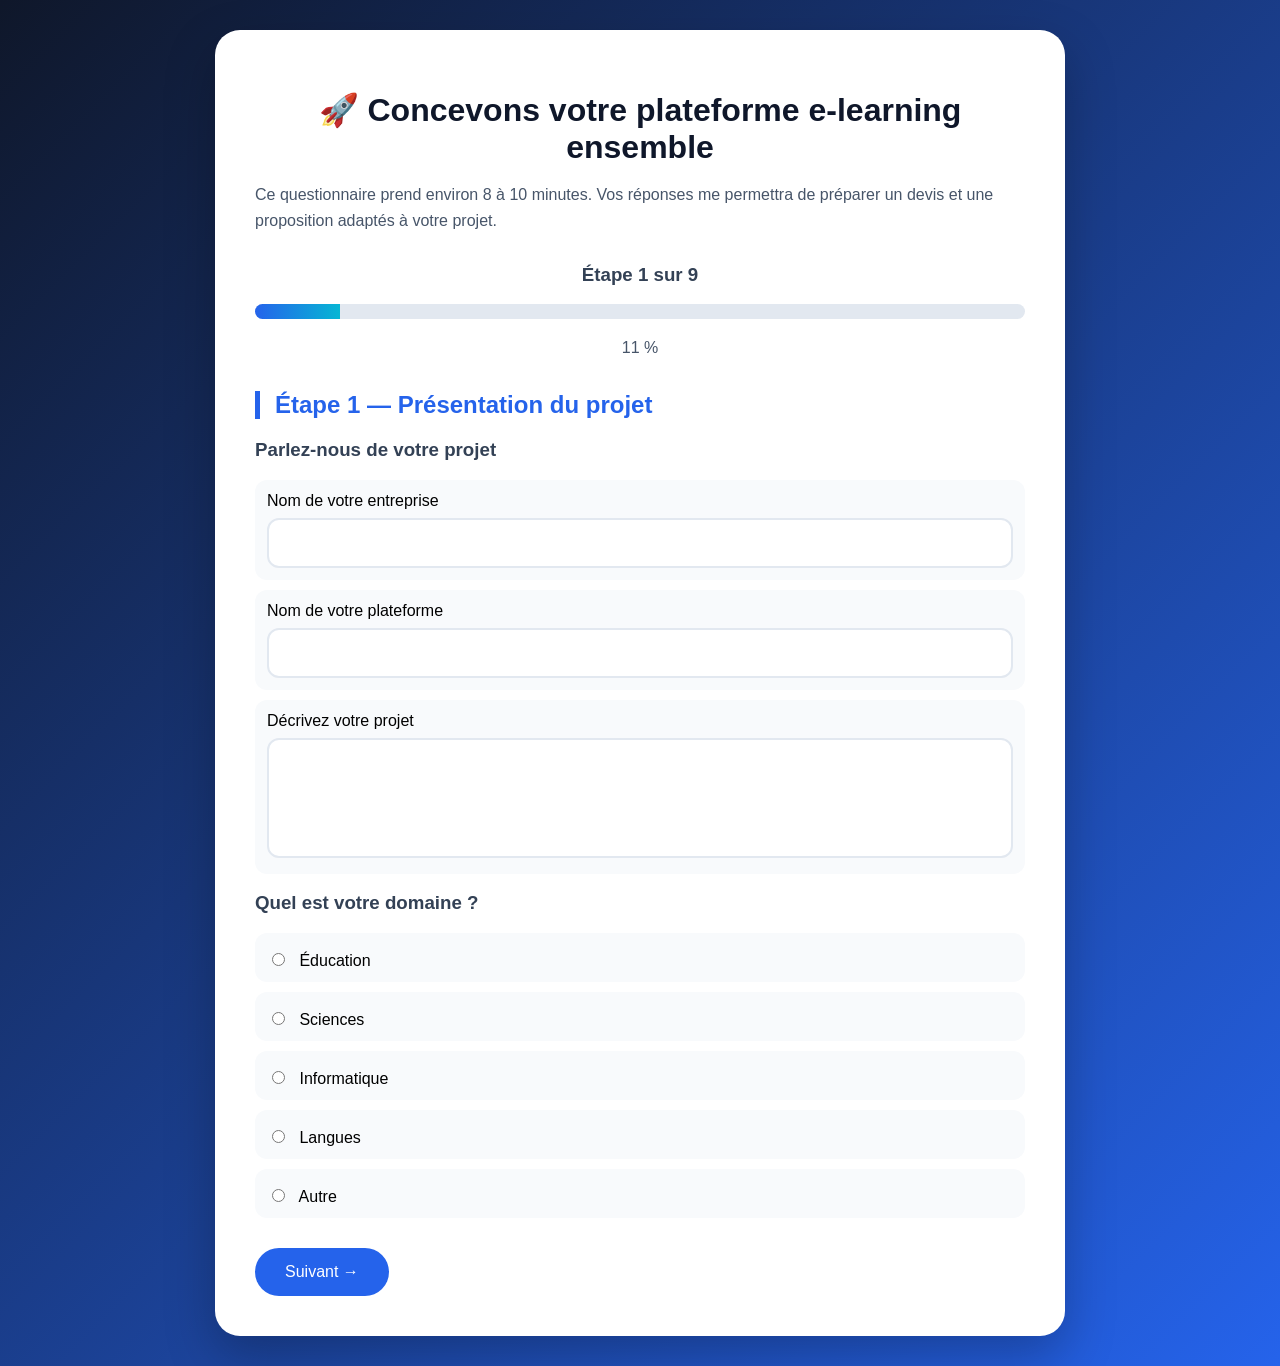
==== index.html @ a6bc1ead "Add files via upload" ====
<!DOCTYPE html>
<html lang="fr">

<head>

<meta charset="UTF-8">
<meta name="viewport" content="width=device-width, initial-scale=1.0">

<title>Cahier des charges - Plateforme E-learning</title>

<link rel="stylesheet" href="style.css">

</head>


<body>


<div class="container">


<h1>🚀 Concevons votre plateforme e-learning ensemble</h1>

<p>
Ce questionnaire prend environ 8 à 10 minutes.
Vos réponses me permettra de préparer un devis et une proposition adaptés à votre projet.
</p>



<div class="progress-box">

<h3 id="stepText">Étape 1 sur 9</h3>


<div class="progress">

<div id="bar"></div>

</div>


<p id="percent">12 %</p>


</div>




<form id="formulaire">



<!-- ETAPE 1 -->

<div class="step active">


<h2>Étape 1 — Présentation du projet</h2>


<h3>Parlez-nous de votre projet</h3>



<label>
Nom de votre entreprise
<input type="text" name="entreprise">
</label>



<label>
Nom de votre plateforme
<input type="text" name="plateforme">
</label>



<label>
Décrivez votre projet
<textarea name="description"></textarea>
</label>



<h3>Quel est votre domaine ?</h3>


<label>
<input type="radio" name="domaine" value="Éducation">
Éducation
</label>


<label>
<input type="radio" name="domaine" value="Sciences">
Sciences
</label>


<label>
<input type="radio" name="domaine" value="Informatique">
Informatique
</label>


<label>
<input type="radio" name="domaine" value="Langues">
Langues
</label>


<label>
<input type="radio" name="domaine" value="Autre">
Autre
</label>



</div>





<!-- ETAPE 2 -->


<div class="step">


<h2>Étape 2 — Votre objectif</h2>


<h3>Quels sont vos objectifs ?</h3>



<label>
<input type="checkbox" name="objectif" value="Vendre des formations">
Vendre des formations
</label>



<label>
<input type="checkbox" name="objectif" value="Partager gratuitement des cours">
Partager gratuitement des cours
</label>



<label>
<input type="checkbox" name="objectif" value="Développer une communauté">
Développer une communauté
</label>



<label>
<input type="checkbox" name="objectif" value="Former employés">
Former mes employés
</label>



<label>
<input type="checkbox" name="objectif" value="Préparer étudiants">
Préparer des étudiants
</label>



<label>
Autre objectif :

<textarea name="autre_objectif"></textarea>

</label>


</div>





<!-- ETAPE 3 -->


<div class="step">


<h2>Étape 3 — Vos futurs étudiants</h2>


<h3>À qui s'adresse votre plateforme ?</h3>



<label>
<input type="checkbox" value="Élèves">
Élèves
</label>


<label>
<input type="checkbox" value="Étudiants">
Étudiants
</label>


<label>
<input type="checkbox" value="Enseignants">
Enseignants
</label>


<label>
<input type="checkbox" value="Professionnels">
Professionnels
</label>


<label>
<input type="checkbox" value="Grand public">
Grand public
</label>



<h3>Pays concernés</h3>


<label>
<input type="checkbox" value="Haïti">
Haïti
</label>


<label>
<input type="checkbox" value="Canada">
Canada
</label>


<label>
<input type="checkbox" value="France">
France
</label>


<label>
<input type="checkbox" value="Afrique">
Afrique
</label>


<label>
<input type="checkbox" value="Monde entier">
Monde entier
</label>


</div>





<!-- ETAPE 4 -->


<div class="step">


<h2>Étape 4 — Les formations</h2>


<h3>Vos contenus</h3>



<label>
Combien de formations souhaitez-vous proposer au lancement ?

<select name="nombre_formations">

<option>1 à 5</option>

<option>5 à 10</option>

<option>Plus de 10</option>

</select>

</label>




<h3>Vos cours seront composés de :</h3>


<label>
<input type="checkbox" value="Vidéos">
Vidéos
</label>


<label>
<input type="checkbox" value="PDF">
PDF
</label>


<label>
<input type="checkbox" value="Quiz">
Quiz
</label>


<label>
<input type="checkbox" value="Exercices">
Exercices
</label>


<label>
<input type="checkbox" value="Images">
Images
</label>


<label>
<input type="checkbox" value="Certificat">
Certificat
</label>



</div>
<!-- ETAPE 5 -->

<div class="step">

<h2>Étape 5 — Fonctionnalités souhaitées</h2>

<h3>Quelles fonctionnalités souhaitez-vous intégrer ?</h3>


<label><input type="checkbox" value="Création de compte"> Création de compte</label>

<label><input type="checkbox" value="Paiement en ligne"> Paiement en ligne</label>

<label><input type="checkbox" value="Tableau de bord étudiant"> Tableau de bord étudiant</label>

<label><input type="checkbox" value="Tableau de bord enseignant"> Tableau de bord enseignant</label>

<label><input type="checkbox" value="Tableau administrateur"> Tableau administrateur</label>

<label><input type="checkbox" value="Quiz"> Quiz</label>

<label><input type="checkbox" value="Examens"> Examens</label>

<label><input type="checkbox" value="Certificat"> Certificat</label>

<label><input type="checkbox" value="Forum"> Forum</label>

<label><input type="checkbox" value="Messagerie"> Messagerie</label>

<label><input type="checkbox" value="Blog"> Blog</label>

<label><input type="checkbox" value="Notifications WhatsApp"> Notifications WhatsApp</label>

<label><input type="checkbox" value="Notifications Email"> Notifications Email</label>

<label><input type="checkbox" value="Classe virtuelle"> Classe virtuelle</label>

<label><input type="checkbox" value="Téléchargement PDF"> Téléchargement PDF</label>

<label><input type="checkbox" value="Vidéos privées"> Vidéos privées</label>

<label><input type="checkbox" value="Recherche avancée"> Recherche avancée</label>

<label><input type="checkbox" value="Favoris"> Favoris</label>

<label><input type="checkbox" value="Mode sombre"> Mode sombre</label>


</div>





<!-- ETAPE 6 -->

<div class="step">


<h2>Étape 6 — Le design</h2>


<h3>L'apparence du site</h3>


<p>Quel style préférez-vous ?</p>


<label><input type="radio" name="style" value="Moderne"> Moderne</label>

<label><input type="radio" name="style" value="Premium"> Premium</label>

<label><input type="radio" name="style" value="Minimaliste"> Minimaliste</label>

<label><input type="radio" name="style" value="Académique"> Académique</label>

<label><input type="radio" name="style" value="Scientifique"> Scientifique</label>

<label><input type="radio" name="style" value="Coloré"> Coloré</label>


<p>Avez-vous besoin d'un logo ?</p>

<label><input type="radio" name="logo" value="Oui"> Oui</label>

<label><input type="radio" name="logo" value="Non"> Non</label>


<label>
Couleurs préférées

<input type="text" name="couleurs">
</label>


<label>
Sites que vous aimez

<input type="text" name="inspiration">
</label>


</div>





<!-- ETAPE 7 -->


<div class="step">


<h2>Étape 7 — Paiement</h2>


<h3>Quels moyens de paiement souhaitez-vous ?</h3>


<label><input type="checkbox" value="MonCash"> MonCash</label>

<label><input type="checkbox" value="NatCash"> NatCash</label>

<label><input type="checkbox" value="Carte bancaire"> Carte bancaire</label>

<label><input type="checkbox" value="Stripe"> Stripe</label>

<label><input type="checkbox" value="PayPal"> PayPal</label>

<label><input type="checkbox" value="Virement bancaire"> Virement bancaire</label>


</div>





<!-- ETAPE 8 -->


<div class="step">


<h2>Étape 8 — Informations techniques</h2>


<label>
Nom de domaine souhaité

<input type="text" name="nom_domaine">

</label>


<p>Avez-vous déjà un hébergement ?</p>


<label>
<input type="radio" name="hebergement" value="Oui">
Oui
</label>


<label>
<input type="radio" name="hebergement" value="Non">
Non
</label>



<h3>Langues du site</h3>


<label><input type="checkbox" value="Français"> Français</label>

<label><input type="checkbox" value="Créole"> Créole</label>

<label><input type="checkbox" value="Anglais"> Anglais</label>


</div>





<!-- ETAPE 9 -->


<div class="step">


<h2>Étape 9 — Validation</h2>


<h3>Dernière étape</h3>


<label>
Votre nom

<input id="nom" type="text">

</label>


<label>
Votre téléphone

<input id="telephone" type="tel">

</label>


<label>
Votre email

<input type="email">

</label>


<p>Comment souhaitez-vous être contacté ?</p>


<label>
<input type="radio" value="WhatsApp">
WhatsApp
</label>


<label>
<input type="radio" value="Téléphone">
Téléphone
</label>


<label>
<input type="radio" value="Email">
Email
</label>


</div>





<div class="buttons">

<button type="button" id="prev">
← Précédent
</button>


<button type="button" id="next">
Suivant →
</button>


</div>


</form>


</div>


<script src="script.js"></script>


</body>

</html>
---- style.css ----
*{
box-sizing:border-box;
}


body{

margin:0;

font-family:'Segoe UI', Arial, sans-serif;

background:linear-gradient(135deg,#0f172a,#2563eb);

min-height:100vh;

padding:30px;

}



.container{

max-width:850px;

margin:auto;

background:white;

padding:40px;

border-radius:25px;

box-shadow:0 20px 50px rgba(0,0,0,0.25);

}



h1{

text-align:center;

color:#0f172a;

font-size:32px;

margin-bottom:15px;

}



p{

color:#475569;

line-height:1.6;

}



h2{

color:#2563eb;

border-left:5px solid #2563eb;

padding-left:15px;

}



h3{

color:#334155;

}



.progress-box{

margin:30px 0;

text-align:center;

}



.progress{

height:15px;

background:#e2e8f0;

border-radius:20px;

overflow:hidden;

}



#bar{

height:100%;

background:linear-gradient(90deg,#2563eb,#06b6d4);

width:12%;

transition:0.5s;

}



.step{

display:none;

animation:fade .4s ease;

}



.step.active{

display:block;

}



@keyframes fade{

from{

opacity:0;

transform:translateX(30px);

}

to{

opacity:1;

transform:translateX(0);

}

}



label{

display:block;

background:#f8fafc;

padding:12px;

margin:10px 0;

border-radius:12px;

cursor:pointer;

transition:.3s;

}



label:hover{

background:#dbeafe;

}



input,textarea,select{

width:100%;

padding:14px;

margin-top:8px;

border:2px solid #e2e8f0;

border-radius:12px;

font-size:16px;

}



input:focus,textarea:focus,select:focus{

outline:none;

border-color:#2563eb;

}



input[type="radio"],
input[type="checkbox"]{

width:auto;

margin-right:10px;

}



textarea{

resize:none;

height:120px;

}



.buttons{

display:flex;

justify-content:space-between;

margin-top:30px;

}



button{

border:none;

padding:15px 30px;

border-radius:30px;

background:#2563eb;

color:white;

font-size:16px;

cursor:pointer;

transition:.3s;

}



button:hover{

background:#1d4ed8;

transform:translateY(-2px);

}



#prev{

background:#64748b;

}



@media(max-width:600px){

.container{

padding:20px;

}


h1{

font-size:24px;

}


.buttons{

flex-direction:column;

}


button{

width:100%;

margin-top:10px;

}

}
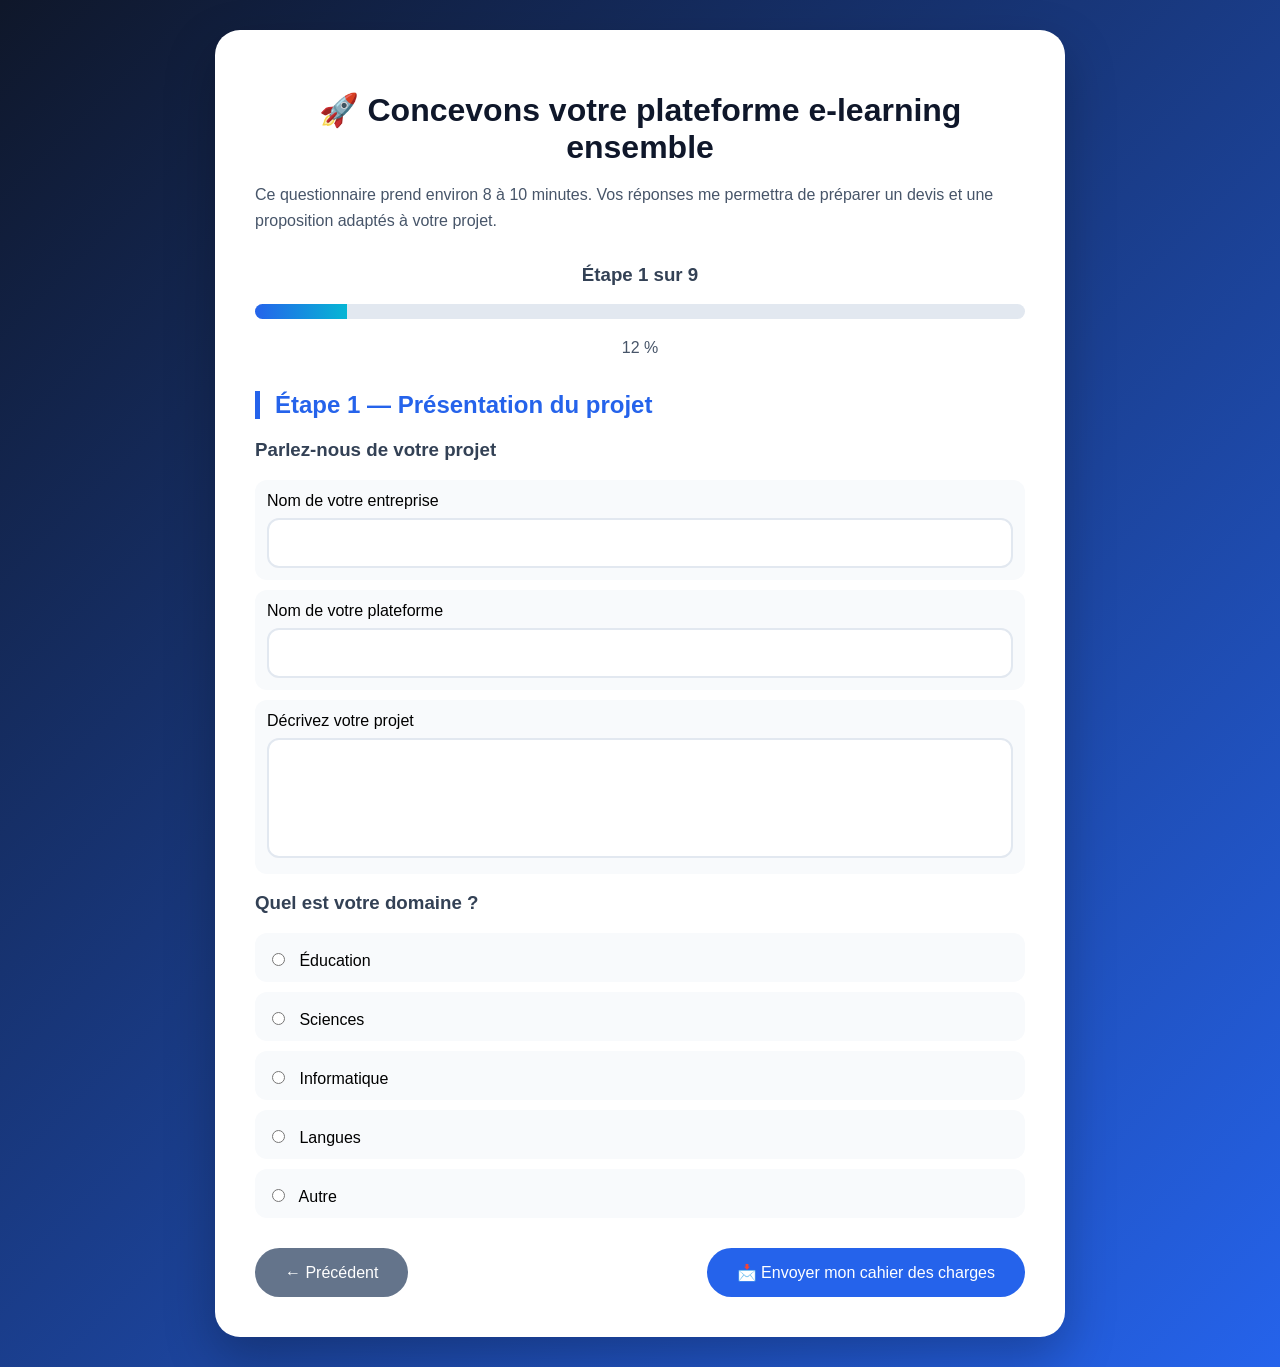
==== commit dabb39ef: "Update index.html" ====
--- a/index.html
+++ b/index.html
@@ -201,31 +201,31 @@
 
 
 <label>
-<input type="checkbox" value="Élèves">
+<input type="checkbox" name="public"value="Élèves">
 Élèves
 </label>
 
 
 <label>
-<input type="checkbox" value="Étudiants">
+<input type="checkbox" name="public"value="Étudiants">
 Étudiants
 </label>
 
 
 <label>
-<input type="checkbox" value="Enseignants">
+<input type="checkbox" name="public"value="Enseignants">
 Enseignants
 </label>
 
 
 <label>
-<input type="checkbox" value="Professionnels">
+<input type="checkbox" name="public"value="Professionnels">
 Professionnels
 </label>
 
 
 <label>
-<input type="checkbox" value="Grand public">
+<input type="checkbox" name="public"value="Grand public">
 Grand public
 </label>
 
@@ -235,31 +235,31 @@
 
 
 <label>
-<input type="checkbox" value="Haïti">
+<input type="checkbox" name="pays"value="Haïti">
 Haïti
 </label>
 
 
 <label>
-<input type="checkbox" value="Canada">
+<input type="checkbox" name="pays"value="Canada">
 Canada
 </label>
 
 
 <label>
-<input type="checkbox" value="France">
+<input type="checkbox" name="pays"value="France">
 France
 </label>
 
 
 <label>
-<input type="checkbox" value="Afrique">
+<input type="checkbox" name="pays"value="Afrique">
 Afrique
 </label>
 
 
 <label>
-<input type="checkbox" value="Monde entier">
+<input type="checkbox" name="pays"value="Monde entier">
 Monde entier
 </label>
 
@@ -305,37 +305,37 @@
 
 
 <label>
-<input type="checkbox" value="Vidéos">
+<input type="checkbox" name="contenu"value="Vidéos">
 Vidéos
 </label>
 
 
 <label>
-<input type="checkbox" value="PDF">
+<input type="checkbox" name="contenu"value="PDF">
 PDF
 </label>
 
 
 <label>
-<input type="checkbox" value="Quiz">
+<input type="checkbox" name="contenu"value="Quiz">
 Quiz
 </label>
 
 
 <label>
-<input type="checkbox" value="Exercices">
+<input type="checkbox" name="contenu"value="Exercices">
 Exercices
 </label>
 
 
 <label>
-<input type="checkbox" value="Images">
+<input type="checkbox" name="contenu"value="Images">
 Images
 </label>
 
 
 <label>
-<input type="checkbox" value="Certificat">
+<input type="checkbox" name="contenu"value="Certificat">
 Certificat
 </label>
 
@@ -351,43 +351,43 @@
 <h3>Quelles fonctionnalités souhaitez-vous intégrer ?</h3>
 
 
-<label><input type="checkbox" value="Création de compte"> Création de compte</label>
-
-<label><input type="checkbox" value="Paiement en ligne"> Paiement en ligne</label>
-
-<label><input type="checkbox" value="Tableau de bord étudiant"> Tableau de bord étudiant</label>
-
-<label><input type="checkbox" value="Tableau de bord enseignant"> Tableau de bord enseignant</label>
-
-<label><input type="checkbox" value="Tableau administrateur"> Tableau administrateur</label>
-
-<label><input type="checkbox" value="Quiz"> Quiz</label>
-
-<label><input type="checkbox" value="Examens"> Examens</label>
-
-<label><input type="checkbox" value="Certificat"> Certificat</label>
-
-<label><input type="checkbox" value="Forum"> Forum</label>
-
-<label><input type="checkbox" value="Messagerie"> Messagerie</label>
-
-<label><input type="checkbox" value="Blog"> Blog</label>
-
-<label><input type="checkbox" value="Notifications WhatsApp"> Notifications WhatsApp</label>
-
-<label><input type="checkbox" value="Notifications Email"> Notifications Email</label>
-
-<label><input type="checkbox" value="Classe virtuelle"> Classe virtuelle</label>
-
-<label><input type="checkbox" value="Téléchargement PDF"> Téléchargement PDF</label>
-
-<label><input type="checkbox" value="Vidéos privées"> Vidéos privées</label>
-
-<label><input type="checkbox" value="Recherche avancée"> Recherche avancée</label>
-
-<label><input type="checkbox" value="Favoris"> Favoris</label>
-
-<label><input type="checkbox" value="Mode sombre"> Mode sombre</label>
+<label><input type="checkbox" name="fonctionnalités" value="Création de compte"> Création de compte</label>
+
+<label><input type="checkbox" name="fonctionnalités" value="Paiement en ligne"> Paiement en ligne</label>
+
+<label><input type="checkbox" name="fonctionnalités" value="Tableau de bord étudiant"> Tableau de bord étudiant</label>
+
+<label><input type="checkbox" name="fonctionnalités" value="Tableau de bord enseignant"> Tableau de bord enseignant</label>
+
+<label><input type="checkbox" name="fonctionnalités" value="Tableau administrateur"> Tableau administrateur</label>
+
+<label><input type="checkbox" name="fonctionnalités" value="Quiz"> Quiz</label>
+
+<label><input type="checkbox" name="fonctionnalités" value="Examens"> Examens</label>
+
+<label><input type="checkbox" name="fonctionnalités" value="Certificat"> Certificat</label>
+
+<label><input type="checkbox" name="fonctionnalités" value="Forum"> Forum</label>
+
+<label><input type="checkbox" name="fonctionnalités" value="Messagerie"> Messagerie</label>
+
+<label><input type="checkbox" name="fonctionnalités" value="Blog"> Blog</label>
+
+<label><input type="checkbox" name="fonctionnalités" value="Notifications WhatsApp"> Notifications WhatsApp</label>
+
+<label><input type="checkbox" name="fonctionnalités" value="Notifications Email"> Notifications Email</label>
+
+<label><input type="checkbox" name="fonctionnalités" value="Classe virtuelle"> Classe virtuelle</label>
+
+<label><input type="checkbox" name="fonctionnalités" value="Téléchargement PDF"> Téléchargement PDF</label>
+
+<label><input type="checkbox" name="fonctionnalités" value="Vidéos privées"> Vidéos privées</label>
+
+<label><input type="checkbox" name="fonctionnalités" value="Recherche avancée"> Recherche avancée</label>
+
+<label><input type="checkbox" name="fonctionnalités" value="Favoris"> Favoris</label>
+
+<label><input type="checkbox" name="fonctionnalités" value="Mode sombre"> Mode sombre</label>
 
 
 </div>
@@ -462,17 +462,17 @@
 <h3>Quels moyens de paiement souhaitez-vous ?</h3>
 
 
-<label><input type="checkbox" value="MonCash"> MonCash</label>
-
-<label><input type="checkbox" value="NatCash"> NatCash</label>
-
-<label><input type="checkbox" value="Carte bancaire"> Carte bancaire</label>
-
-<label><input type="checkbox" value="Stripe"> Stripe</label>
-
-<label><input type="checkbox" value="PayPal"> PayPal</label>
-
-<label><input type="checkbox" value="Virement bancaire"> Virement bancaire</label>
+<label><input type="checkbox" name="paiement"value="MonCash"> MonCash</label>
+
+<label><input type="checkbox" name="paiement"value="NatCash"> NatCash</label>
+
+<label><input type="checkbox" name="paiement"value="Carte bancaire"> Carte bancaire</label>
+
+<label><input type="checkbox" name="paiement"value="Stripe"> Stripe</label>
+
+<label><input type="checkbox" name="paiement"value="PayPal"> PayPal</label>
+
+<label><input type="checkbox" name="paiement"value="Virement bancaire"> Virement bancaire</label>
 
 
 </div>
@@ -517,11 +517,11 @@
 <h3>Langues du site</h3>
 
 
-<label><input type="checkbox" value="Français"> Français</label>
-
-<label><input type="checkbox" value="Créole"> Créole</label>
-
-<label><input type="checkbox" value="Anglais"> Anglais</label>
+<label><input type="checkbox" name="langue"value="Français"> Français</label>
+
+<label><input type="checkbox" name="langue"value="Créole"> Créole</label>
+
+<label><input type="checkbox" name="langue"value="Anglais"> Anglais</label>
 
 
 </div>
@@ -545,7 +545,7 @@
 <label>
 Votre nom
 
-<input id="nom" type="text">
+<input id="nom" name="nom" type="text">
 
 </label>
 
@@ -553,7 +553,7 @@
 <label>
 Votre téléphone
 
-<input id="telephone" type="tel">
+<input id="telephone" name="telephone" type="tel">
 
 </label>
 
@@ -561,7 +561,7 @@
 <label>
 Votre email
 
-<input type="email">
+<input id="email" name="emai" type="email">
 
 </label>
 
@@ -600,8 +600,8 @@
 </button>
 
 
-<button type="button" id="next">
-Suivant →
+<button type="button" id="envoyer">
+📩 Envoyer mon cahier des charges
 </button>
 
 
@@ -619,4 +619,4 @@
 
 </body>
 
-</html>+</html>
